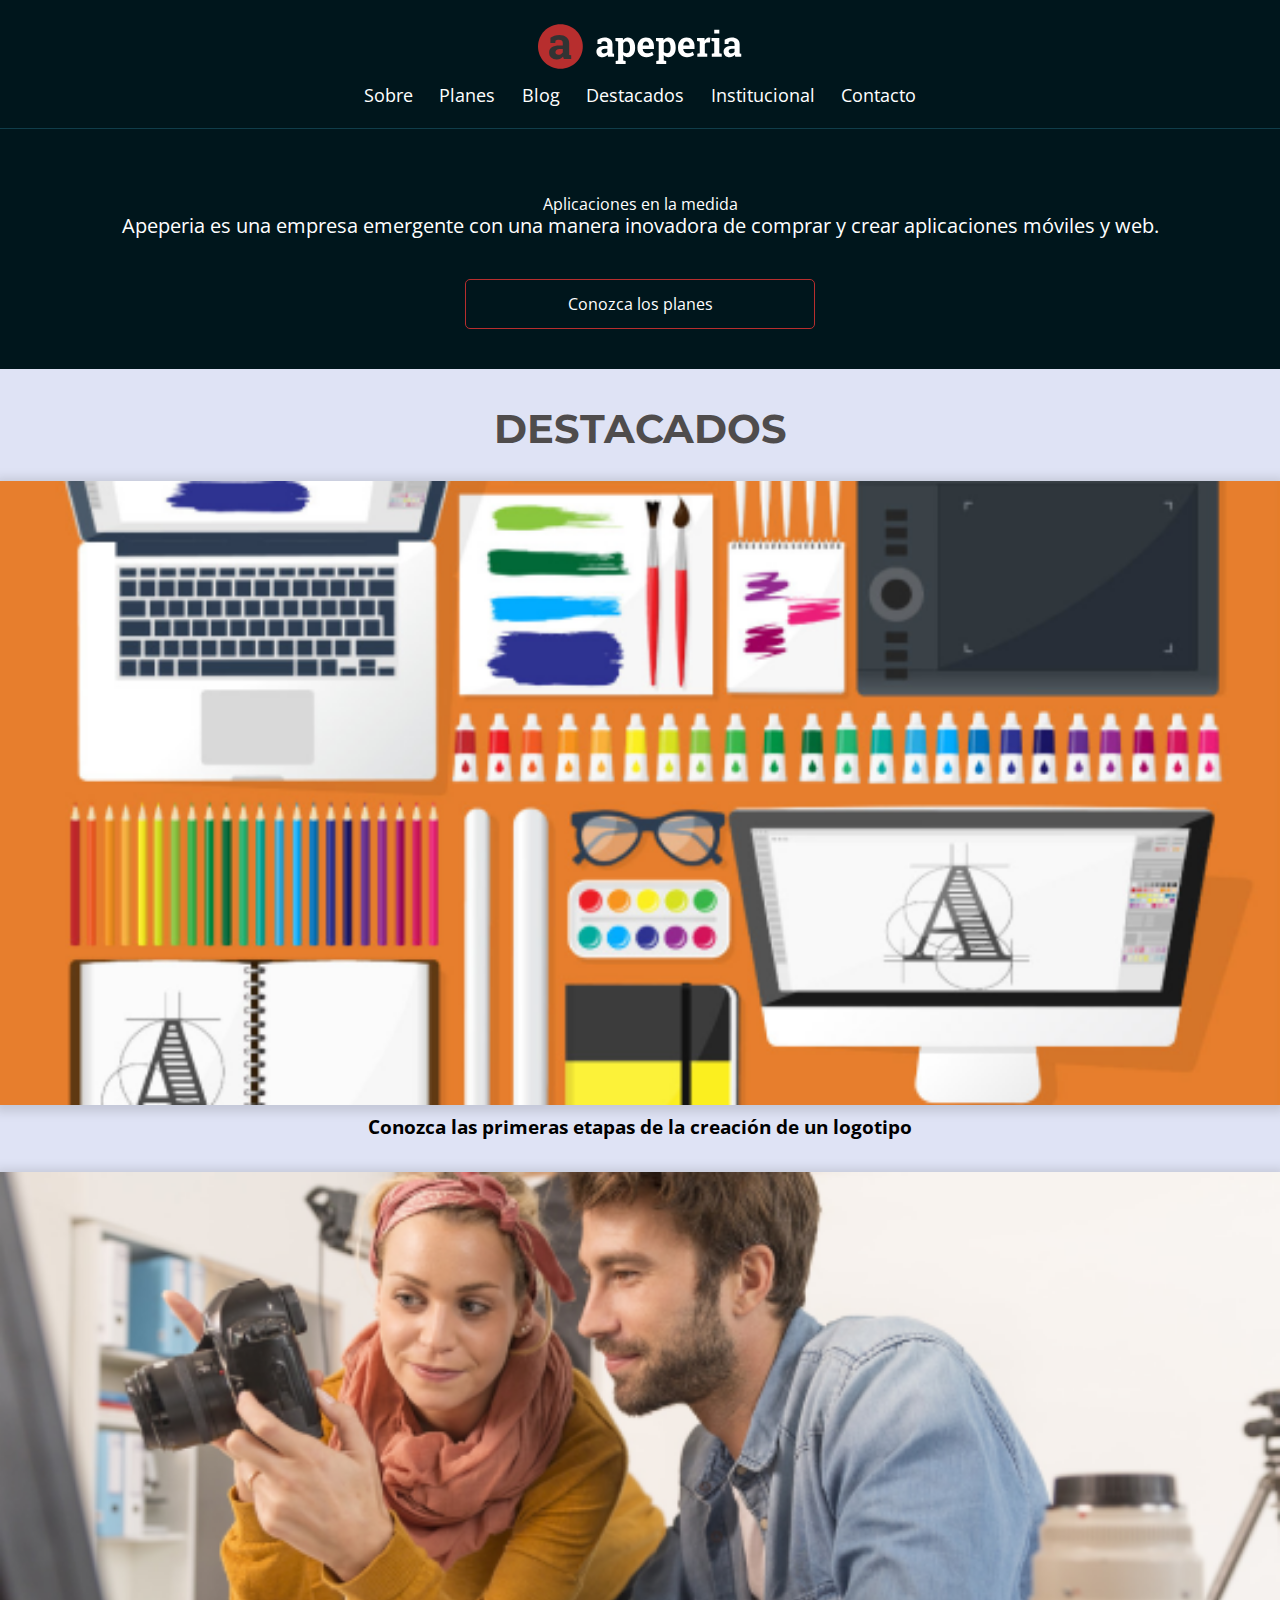
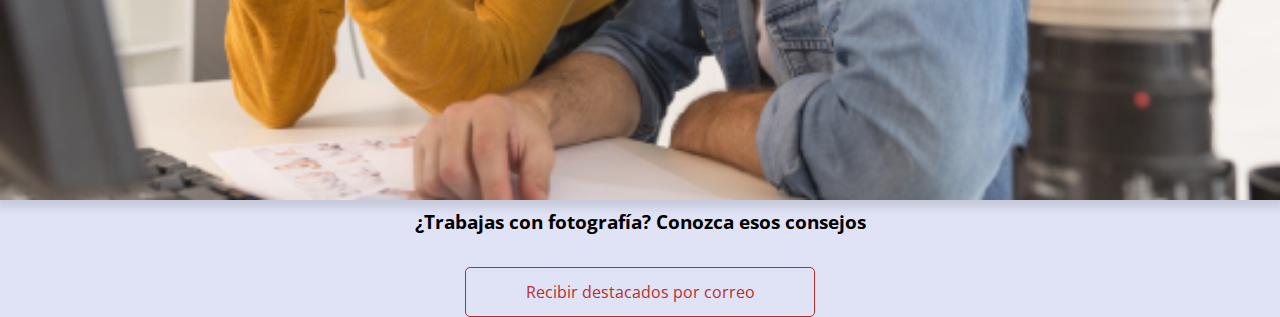
==== 1828-layouts-responsivos-0eb5f677738d89e78d46e29b624c5599b55eac5c/index.html @ 496dbda8 "Creación de la página de Apeperia" ====
<!DOCTYPE html>
<html lang="en">
<head>
    <meta charset="UTF-8">
    <meta http-equiv="X-UA-Compatible" content="IE=edge">
    <meta name="viewport" content="width=device-width, initial-scale=1.0">
    <title>Apeperia</title>
    <link href="https://fonts.googleapis.com/css2?family=Montserrat:wght@300;400;700&family=Open+Sans:wght@300;400;700&display=swap" rel="stylesheet">
    <link rel="stylesheet" href="css/reset.css">
    <link rel="stylesheet" href="css/head.css">
    <link rel="stylesheet" href="css/llamada.css">
    <link rel="stylesheet" href="css/bases.css">
    <link rel="stylesheet" href="css/destacados.css">
</head>
<body>
    <header class="head container">
        <img class="head__logo" src="img/logo-apeperia.svg" alt="Logo de Apeperia">
        <nav class="head__navegacion">
            <ul>
                <li class="head__enlace"><a href="#">Sobre</a></li>
                <li class="head__enlace"><a href="#">Planes</a></li>
                <li class="head__enlace"><a href="#">Blog</a></li>
                <li class="head__enlace"><a href="#">Destacados</a></li>
                <li class="head__enlace"><a href="#">Institucional</a></li>
                <li class="head__enlace"><a href="#">Contacto</a></li>
            </ul>
        </nav>
    </header>
    <main>
        <section class="llamada container">
            <h1 class="lamada__titulo">Aplicaciones en la medida</h1>
            <p class="llamada__texto">Apeperia es una empresa emergente con una manera inovadora de comprar y crear aplicaciones móviles y web.</p>
            <a class="llamada__boton boton" href="#">Conozca los planes</a>
        </section>
        <section class="destacados container">
            <h2 class="destacados__titulo">Destacados</h2>
            <a href="#">
                <figure class="destacados__panel">
                    <img src="img/empezando-a-crear-logo.png" alt="Panel de la publicación sobre la creación del logotipo" class="destacados__panel-imagen">
                    <figC class="destacados__panel-texto">Conozca las primeras etapas de la creación de un logotipo</figC>
                </figure>
            </a>
            <a href="#">
                <figure class="destacados__panel">
                    <img src="img/sugestiones-fotografias.png" alt="Panel de la publicación sobre consejos de fotografía" class="destacados__panel-imagen">
                    <figC class="destacados__panel-texto">¿Trabajas con fotografía? Conozca esos consejos</figC>
                </figure>
            </a><a href="" class="destacados__boton boton">Recibir destacados por correo</a>
        </section>
    </main>
</body>
</html>
---- 1828-layouts-responsivos-0eb5f677738d89e78d46e29b624c5599b55eac5c/css/head.css ----
.head {
    color: var(--background-blanco);
    width: 100%;
    box-sizing: border-box;
    display: flex;
    flex-direction: column;
    align-items: center;
    padding-top: .75rem;
    padding-bottom: .75rem;
    border-bottom: 1px solid var(--border-cabecera-mobile);
    position: absolute;
}

.head__logo {
    margin-bottom: 1rem;
}

.head__navegacion {
    text-align: center;
}

.head__enlace {
    font-size: 1.1rem;

    display: inline-block;

    margin-right: .7rem;
    margin-bottom: .7rem;
    margin-left: .7rem;
}
---- 1828-layouts-responsivos-0eb5f677738d89e78d46e29b624c5599b55eac5c/css/llamada.css ----
.llamada  {
    display: flex;
    flex-direction: column;
    align-items: center;
    color: var(--background-blanco);
    text-align: center;
    background-color:var(--background-llamada-mobile);
    padding-top: 12.25rem;
    padding-bottom: 2.5rem;
}

.llamada__titulo {
    font-family: var(--montserrat);
    font-size: 2rem;
    font-weight: 700;
    text-transform: uppercase;
    margin-bottom: 1.5rem;
}

.llamada__texto {
    font-size: 1.25rem;
    line-height: normal;
    margin: 0 auto 2.5rem;
}

.llamada__boton {
    width: 100%;
}
---- 1828-layouts-responsivos-0eb5f677738d89e78d46e29b624c5599b55eac5c/css/bases.css ----
:root{
/*Colores de fondo*/
--background-llamada-mobile: #00161C;
--background-blanco: #FFFFFF;
--background-azul-claro: #DFE3F5;
--background-ceniza-claro: #F7F4F4;
--background-ceniza-medio: #D9D9D9;

/*Bordes*/
--border-cabecera-mobile: #103D4A;

/*Botón*/
--boton-rojo: #B72E2E;

/*Fuente*/
--fuente-ceniza-claro: #666666;
--fuente-ceniza-oscuro: #4F4C4C;

/*Planes*/
--planes-card-start: #035A76;
--planes-card-ultra: #690F8E;
--planes-card-mega: #B00024;

/*Enlace*/
--fuente-enlace: #0006FF;

/*Footer*/
--background-footer: #333333;

/*Fuente de texto*/
--montserrat:'Montserrat', sans-serif;
--open-sans:'Open Sans', sans-serif;
}

body{
    font-family:var(--open-sans);
}

.container{
    padding-left: 6%;
    padding-right: 6%;
}

.boton{
    text-align: center;
    display: block;
    width: 100%;
    max-width: 350px;
    box-sizing: border-box;
    padding: 1rem 2rem;
    border: 1px solid var(--boton-rojo);
    border-radius: 5px;
}
---- 1828-layouts-responsivos-0eb5f677738d89e78d46e29b624c5599b55eac5c/css/destacados.css ----
.destacados{
    background-color: var(--background-azul-claro);
    padding-top: 2.5rem;
    padding-bottom: 2 rem;
}

.destacados__titulo{
    color: var(--fuente-ceniza-oscuro);
    font-weight: 700;
    font-size: 2.5rem;
    font-family: var(--montserrat);
    text-transform: uppercase;
    text-align: center;
    margin-bottom: 2rem;
}

.destacados__panel{
    display: flex;
    flex-direction: column;
    align-items: center;
    margin-bottom: 2rem;
}

.destacados__panel-imagen{
    width: 100vw;
    box-shadow: 0 2px 10px 5px #00000020;
    margin-bottom: .5rem;
}

.destacados__panel-texto{
    font-weight: 700;
    font-size: 1.2rem;
    line-height: normal;
}

.destacados__boton{
    color: var(--boton-rojo);
    border-color: var(--boton-rojo);
    margin: 0 auto;
}
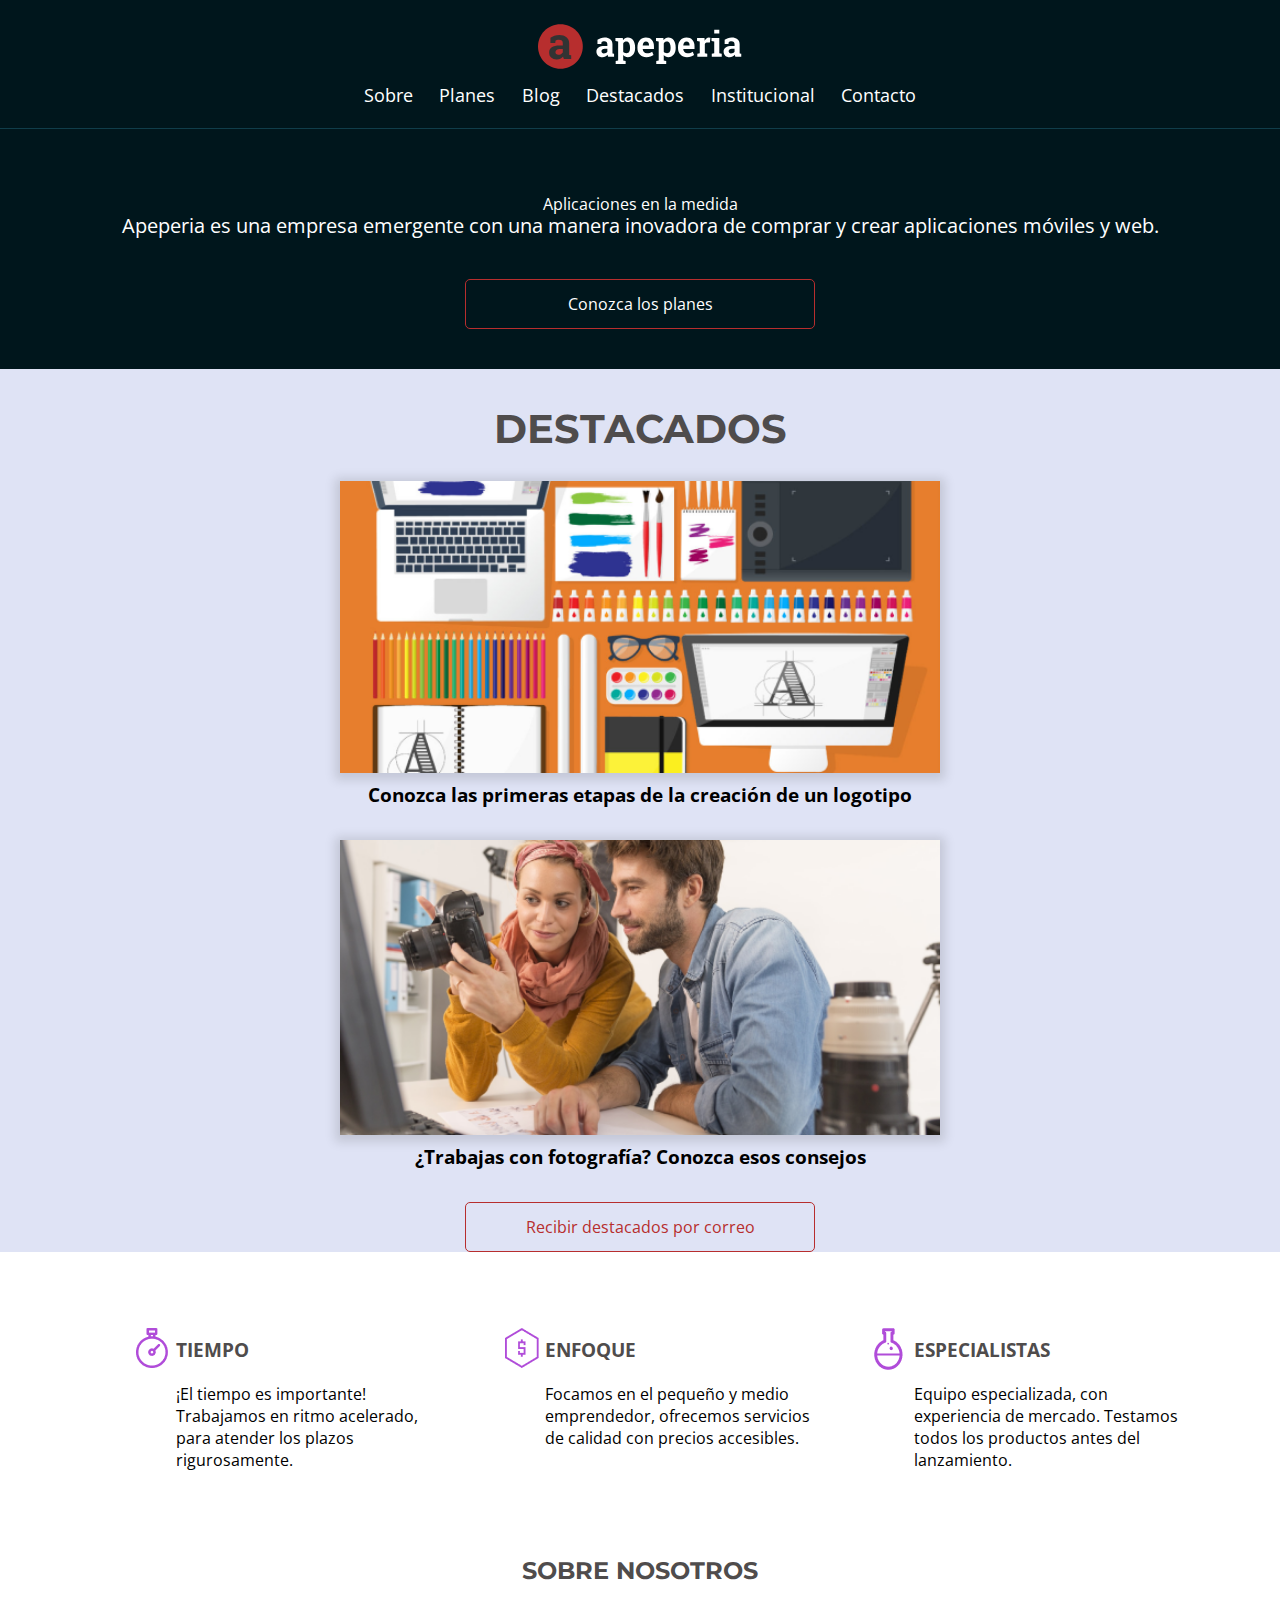
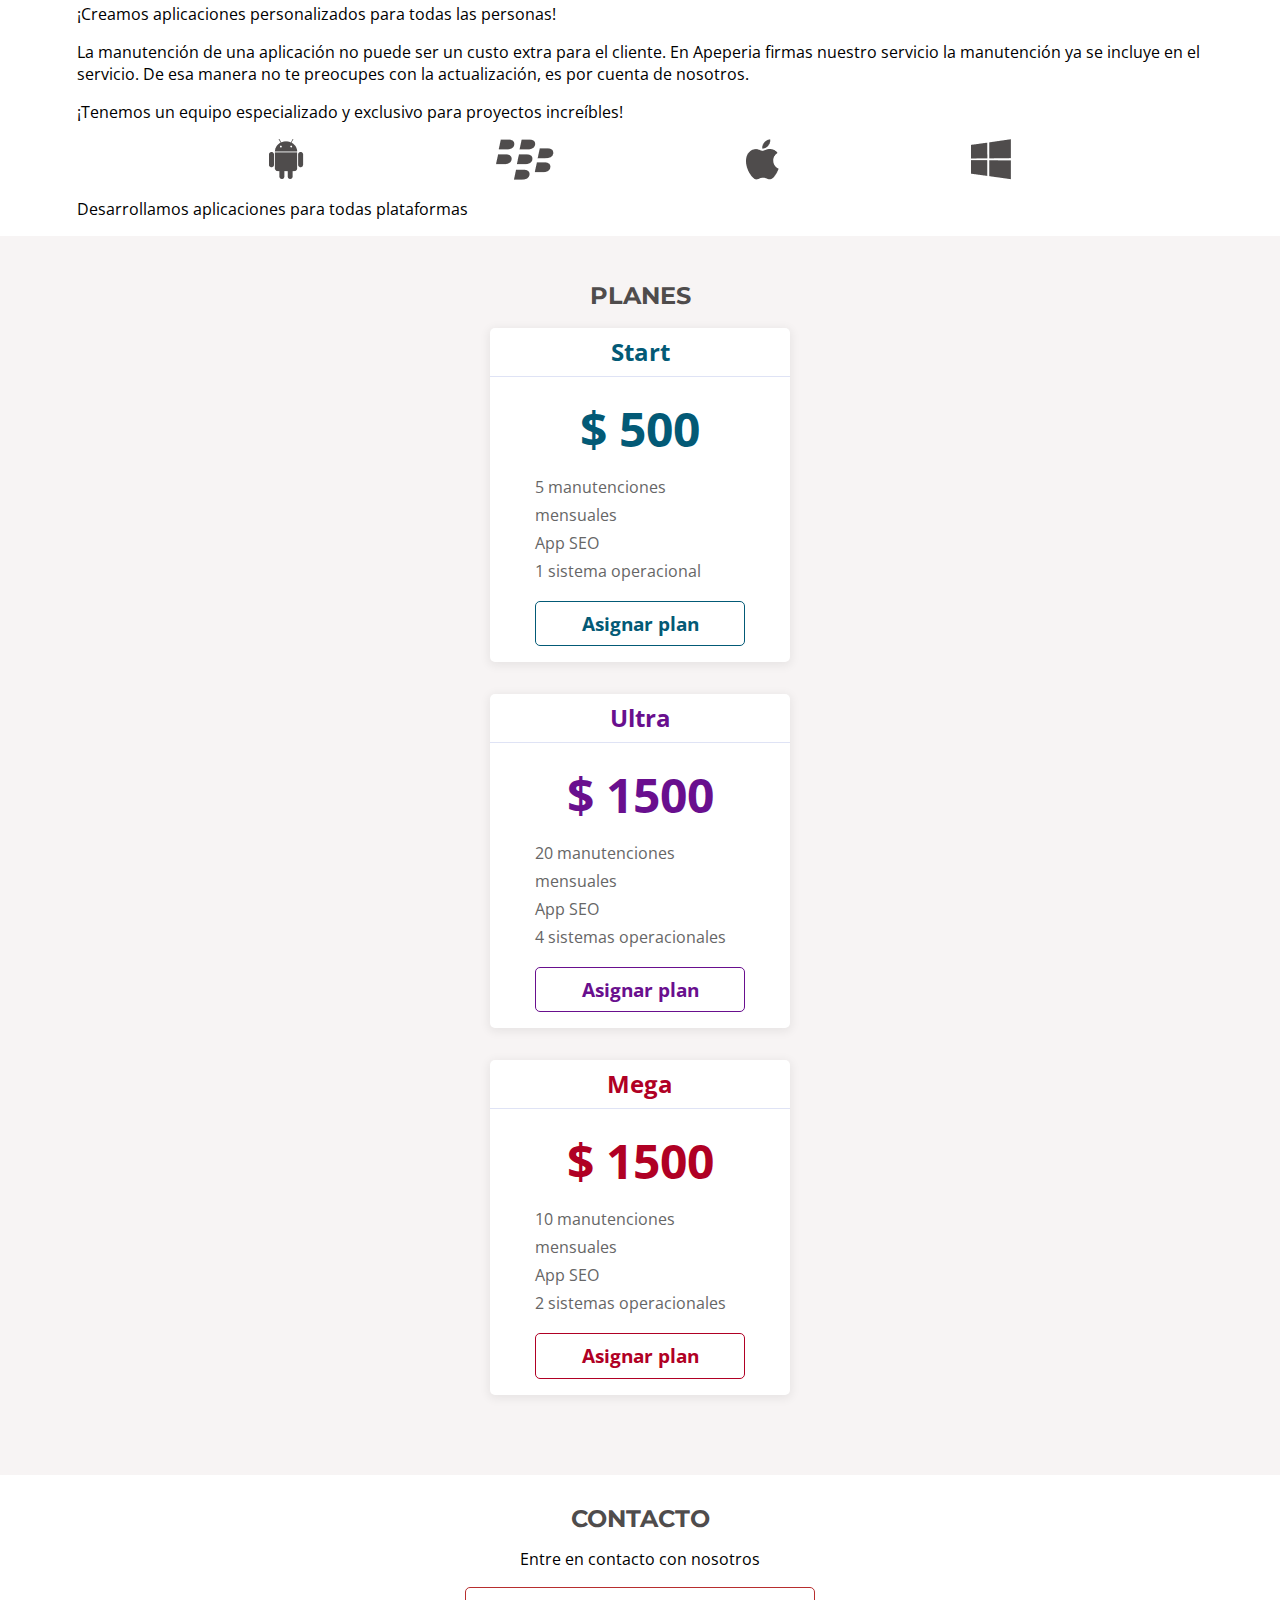
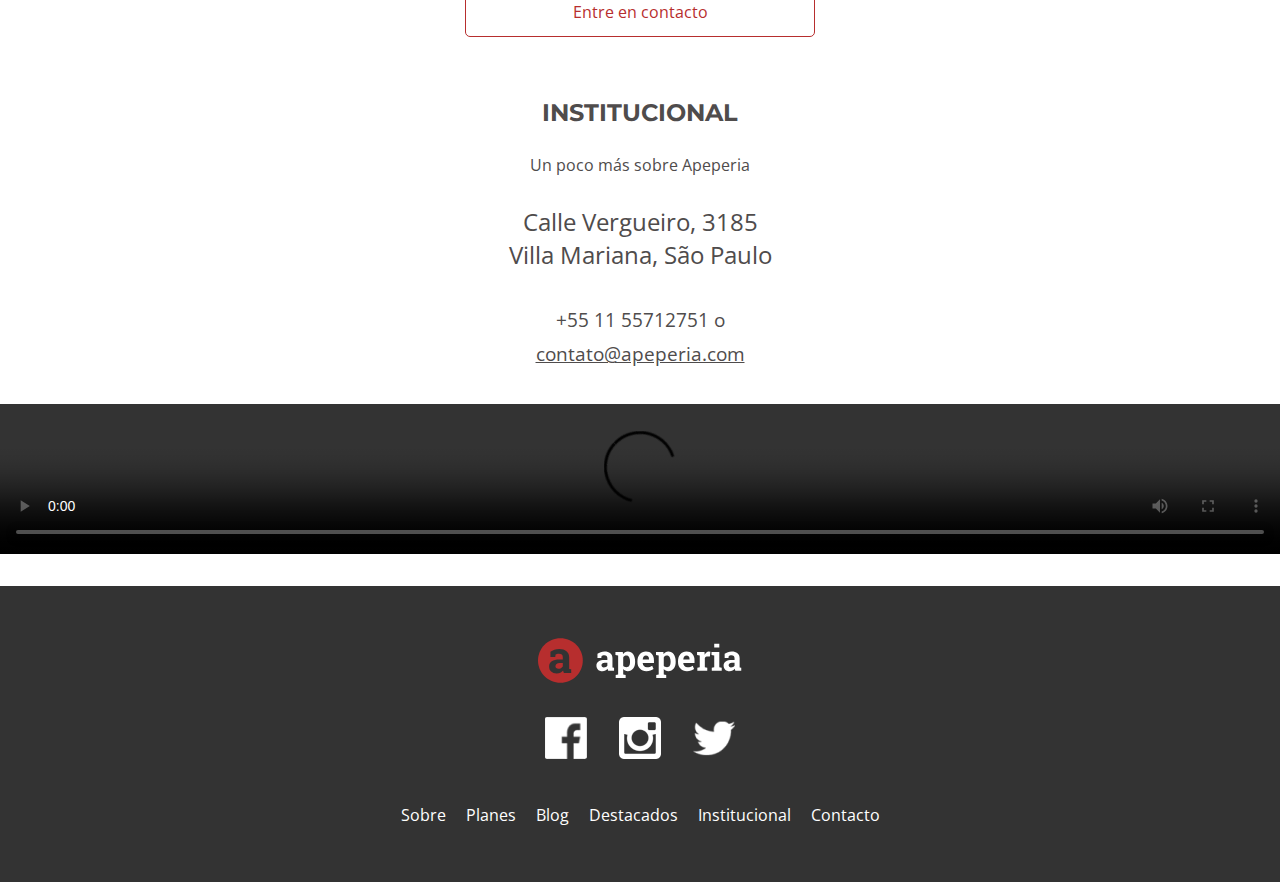
==== commit 6a24b607: "Maquetado de la pagina Apeperia con responsive" ====
--- a/1828-layouts-responsivos-0eb5f677738d89e78d46e29b624c5599b55eac5c/index.html
+++ b/1828-layouts-responsivos-0eb5f677738d89e78d46e29b624c5599b55eac5c/index.html
@@ -11,6 +11,12 @@
     <link rel="stylesheet" href="css/llamada.css">
     <link rel="stylesheet" href="css/bases.css">
     <link rel="stylesheet" href="css/destacados.css">
+    <link rel="stylesheet" href="css/diferenciales.css">
+    <link rel="stylesheet" href="css/sobre-nosotros.css">
+    <link rel="stylesheet" href="css/planes.css">
+    <link rel="stylesheet" href="css/contacto.css">
+    <link rel="stylesheet" href="css/institucional.css">
+    <link rel="stylesheet" href="css/footer.css">
 </head>
 <body>
     <header class="head container">
@@ -47,6 +53,124 @@
                 </figure>
             </a><a href="" class="destacados__boton boton">Recibir destacados por correo</a>
         </section>
+
+        <section class="diferenciales container">
+            <ul class="diferenciales__lista">
+                <li class="diferenciales__item diferenciales__item-reloj">
+                    <h2 class="item__titulo">Tiempo</h2>
+                    <p class="item__texto">¡El tiempo es importante! Trabajamos en ritmo acelerado, para atender los plazos rigurosamente.</p>
+                </li>
+                <li class="diferenciales__item diferenciales__item-dinero">
+                    <h2 class="item__titulo">Enfoque</h2>
+                    <p class="item__texto">Focamos en el pequeño y medio emprendedor, ofrecemos servicios de calidad con precios accesibles.</p>
+                </li>
+                <li class="diferenciales__item diferenciales__item-quimica">
+                    <h2 class="item__titulo">Especialistas</h2>
+                    <p class="item__texto">Equipo especializada, con experiencia de mercado. Testamos todos los productos antes del lanzamiento.</p>
+                </li>
+            </ul>
+        </section>
+
+        <section class="sobre_nosotros container">
+            <div class="sobre_nosotros__contenido">
+                <h2 class="sobre_nosotros__titulo">Sobre nosotros</h2>
+                <p class="sobre_nosotros__texto">
+                    ¡Creamos aplicaciones personalizados para todas las personas!
+                </p>
+                <p class="sobre_nosotros__texto">
+                    La manutención de una aplicación no puede ser un custo extra para el cliente. 
+                    En Apeperia firmas nuestro servicio la manutención ya se incluye en el servicio. 
+                    De esa manera no te preocupes con la actualización, es por cuenta de nosotros.
+                </p>
+                <p class="sobre_nosotros__texto sobre-nosotros__texto--destacado sobre-nosotros__texto--division">
+                    ¡Tenemos un equipo especializado y exclusivo para proyectos increíbles!
+                </p>
+                <ul class="sobre_nosotros__plataformas">
+                    <li><img src="img/android.png" alt="Ícono del Android"></li>
+                    <li><img src="img/blackberry.png" alt="Ícono del Blackberry"></li>
+                    <li><img src="img/apple.png" alt="Ícono de la Apple"></li>
+                    <li><img src="img/windowsphone.png" alt="Ícono del Windows"></li>
+                </ul>
+                <p class="sobre_nosotros__texto">Desarrollamos aplicaciones para todas plataformas</p>
+            </div>
+        </section>
+
+        <section class="planes container">
+            <h2 class="planes__titulo">Planes</h2>
+            <ul class="planes__tarjetas">
+                <li class="tarjetas tarjetas--start">
+                    <h3 class="tarjetas__titulo">Start</h3>
+                    <articule class="tarjetas__contenido">
+                        <p class="tarjetas__precio"><em>$ 500</em></p>
+                        <p class="tarjetas__texto">5 manutenciones mensuales</p>
+                        <p class="tarjetas__texto">App SEO</p>
+                        <p class="tarjetas__texto">1 sistema operacional</p>
+                        <a href="#" class="tarjetas__boton tarjetas__boton--start boton">Asignar plan</a>
+                    </articule>
+                </li>
+                <li class="tarjetas tarjetas--ultra">
+                    <h3 class="tarjetas__titulo">Ultra</h3>
+                    <articule class="tarjetas__contenido">
+                        <p class="tarjetas__precio"><em>$ 1500</em></p>
+                        <p class="tarjetas__texto">20 manutenciones mensuales</p>
+                        <p class="tarjetas__texto">App SEO</p>
+                        <p class="tarjetas__texto">4 sistemas operacionales</p>
+                        <a href="#" class="tarjetas__boton tarjetas__boton--ultra boton">Asignar plan</a>
+                    </articule>
+                </li>
+                <li class="tarjetas tarjetas--mega">
+                    <h3 class="tarjetas__titulo">Mega</h3>
+                    <articule class="tarjetas__contenido">
+                        <p class="tarjetas__precio"><em>$ 1500</em></p>
+                        <p class="tarjetas__texto">10 manutenciones mensuales</p>
+                        <p class="tarjetas__texto">App SEO</p>
+                        <p class="tarjetas__texto">2 sistemas operacionales</p>
+                        <a href="#" class="tarjetas__boton tarjetas__boton--mega boton">Asignar plan</a>
+                    </articule>
+                </li>
+            </ul>
+        </section>
+
+        <section class="contacto container">
+            <h2 class="contacto__titulo">Contacto</h2>
+            <p>Entre en contacto con nosotros</p>
+            <a href="#" class="contacto__boton boton">Entre en contacto</a>
+        </section>
+
+        <section class="section institucional container">
+            <h2 class="institucional__titulo">Institucional</h2>
+            <p class="institucional__descripcion">Un poco más sobre Apeperia</p>
+            <address class="institucional__direccion">
+                Calle Vergueiro, 3185 <br>
+                Villa Mariana, São Paulo
+                <article class="institucional__contacto">
+                    <p>
+                        <a href="tel:+551155712751" class="institucional__contacto-telefono">+55 11 55712751</a> o
+                        <a href="mailto:contato@apeperia.com" class="institucional__contacto-email">contato@apeperia.com</a>
+                    </p>
+                </article>
+            </address>
+            <video src="img/formacion-java.mp4" class="institucional__video" controls></video>   <!-- controls agrega pausa,etc -->
+        </section>
+    
+        <footer class="footer container">
+            <img src="img/logo-apeperia.svg" alt="" class="footer__logo">
+            <ul class="footer__social">
+                <li><a href="#" class="footer__midia"><img src="img/facebook.png" alt="Icono de Facebook"> </a></li>
+                <li><a href="#" class="footer__midia"><img src="img/instagram.png" alt="Icono de Instagram"></a></li>
+                <li><a href="#" class="footer__midia"><img src="img/twitter.png" alt="Icono de Twitter"></a></li>
+            </ul>
+            <nav>
+                <ul class="footer__navegacion">
+                    <li class="footer__enlace"><a href="#">Sobre</a></li> 
+                    <li class="footer__enlace"><a href="#">Planes</a></li>
+                    <li class="footer__enlace"><a href="#">Blog</a></li>
+                    <li class="footer__enlace"><a href="#">Destacados</a></li>
+                    <li class="footer__enlace"><a href="#">Institucional</a></li>
+                    <li class="footer__enlace"><a href="#">Contacto</a></li>
+                </ul>
+            </nav>
+        </footer>
     </main>
 </body>
 </html>
--- a/1828-layouts-responsivos-0eb5f677738d89e78d46e29b624c5599b55eac5c/css/destacados.css
+++ b/1828-layouts-responsivos-0eb5f677738d89e78d46e29b624c5599b55eac5c/css/destacados.css
@@ -22,7 +22,8 @@
 }
 
 .destacados__panel-imagen{
-    width: 100vw;
+    width: 100vw; /* en caso de poner medidas absolutas la imagen estará más chica y pixwlada*/
+    max-width: 600px;/*con este no queda la imagen pixelada en tamaño grandes*/
     box-shadow: 0 2px 10px 5px #00000020;
     margin-bottom: .5rem;
 }
--- a/1828-layouts-responsivos-0eb5f677738d89e78d46e29b624c5599b55eac5c/css/diferenciales.css
+++ b/1828-layouts-responsivos-0eb5f677738d89e78d46e29b624c5599b55eac5c/css/diferenciales.css
@@ -0,0 +1,43 @@
+.diferenciales {
+    padding-top: 3.5rem;
+    padding-bottom: 3.5rem;
+}
+
+.diferenciales__lista {
+    display: flex;
+    flex-wrap: wrap;
+    justify-content: space-evenly;
+}
+
+.diferenciales__item {
+    max-width: 350px;
+    box-sizing: border-box;
+    padding: 2rem 0 2rem 5rem;
+    background-repeat: no-repeat; /*para que no se repita los iconos*/
+    background-position: top 1.25rem left 2.5rem; /*posicion del icono*/
+
+}
+
+.item__titulo {
+    color: var(--fuente-ceniza-oscuro);
+    font-weight: 700;
+    font-size: 1.2rem;
+    text-transform: uppercase;
+    margin-bottom: 1.5rem;
+}
+
+.item__texto {
+    line-height: normal;
+}
+
+.diferenciales__item-reloj{
+    background-image: url(../img/icono-reloj.png);
+}
+
+.diferenciales__item-dinero{
+    background-image: url(../img/icono-dinero.png);
+}
+
+.diferenciales__item-quimica{
+    background-image: url(../img/icono-quimica.png);
+}--- a/1828-layouts-responsivos-0eb5f677738d89e78d46e29b624c5599b55eac5c/css/sobre-nosotros.css
+++ b/1828-layouts-responsivos-0eb5f677738d89e78d46e29b624c5599b55eac5c/css/sobre-nosotros.css
@@ -0,0 +1,31 @@
+.sobre-nosotros {
+    padding-top: 3rem;
+    padding-bottom: 3rem;
+}
+
+.sobre_nosotros__titulo {
+    color: var(--fuente-ceniza-oscuro);
+    font-weight: 700;
+    font-size: 1.5rem;
+    font-family: var(--montserrat);
+    text-transform: uppercase;
+    text-align: center;
+    margin-bottom: 1.25rem;
+}
+
+.sobre_nosotros__texto {
+    line-height: normal;
+    margin-bottom: 1rem;
+}
+
+.sobre_nosotros__plataformas {
+    display: flex;
+    flex-wrap: wrap;
+    justify-content: space-evenly;
+    margin-bottom: 1rem;
+}
+
+.sobre-nosotros {
+    color: var(--fuente-ceniza-oscuro);
+    font-weight: 700;
+}--- a/1828-layouts-responsivos-0eb5f677738d89e78d46e29b624c5599b55eac5c/css/planes.css
+++ b/1828-layouts-responsivos-0eb5f677738d89e78d46e29b624c5599b55eac5c/css/planes.css
@@ -0,0 +1,106 @@
+.planes {
+    background-color: var(--background-ceniza-claro);
+    
+    padding-top: 3rem;
+    padding-bottom: 3rem;
+}
+
+.planes__titulo {
+    color: var(--fuente-ceniza-oscuro);
+    font-weight: 700;
+    font-size: 1.5rem;
+    font-family: var(--montserrat);
+    text-transform: uppercase;
+    text-align: center;
+
+    margin-bottom: 1.25rem;
+}
+
+.planes__tarjetas {
+    display: flex;
+    flex-direction: column;
+    align-items: center;
+}
+
+.tarjetas {
+    display: flex;
+    flex-direction: column;
+
+    background-color: var(--background-blanco);
+
+    width: 100%;
+    max-width: 300px;
+
+    margin-bottom: 2rem;
+
+    border-radius: 5px;
+    box-shadow: 0 2px 10px 2px #00000010;
+}
+
+.tarjetas__titulo {
+    font-weight: 700;
+    font-size: 1.5rem;
+    text-align: center;
+
+    padding: .75rem 0;
+
+    margin-bottom: .5rem;
+
+    border-bottom: 1px solid var(--background-azul-claro);
+}
+
+.tarjetas__contenido {
+    padding: 0 15%;
+}
+
+.tarjetas__precio {
+    font-weight: 700;
+    font-size: 3rem;
+    text-align: center;
+
+    margin-top: 1.25rem;
+    margin-bottom: 1.25rem;
+}
+
+.tarjetas__texto {
+    color: var(--fuente-ceniza-claro);
+    line-height: 28px;
+}
+
+.tarjetas__boton {
+    font-size: 1.2rem;
+    font-weight: 700;
+
+    width: 100%;
+
+    align-self: center;
+
+    padding: .75rem 2rem;
+
+    margin-top: 1rem;
+    margin-bottom: 1rem;
+}
+
+.tarjetas--start {
+    color: var(--planes-card-start);
+}
+
+.tarjetas--ultra {
+    color: var(--planes-card-ultra);
+}
+
+.tarjetas--mega {
+    color: var(--planes-card-mega);
+}
+
+.tarjetas__boton--start {
+    border-color: var(--planes-card-start);
+}
+
+.tarjetas__boton--ultra {
+    border-color: var(--planes-card-ultra);
+}
+
+.tarjetas__boton--mega {
+    border-color: var(--planes-card-mega);
+}--- a/1828-layouts-responsivos-0eb5f677738d89e78d46e29b624c5599b55eac5c/css/contacto.css
+++ b/1828-layouts-responsivos-0eb5f677738d89e78d46e29b624c5599b55eac5c/css/contacto.css
@@ -0,0 +1,28 @@
+.contacto {
+    display: flex;
+    flex-direction: column;
+    align-items: center;
+
+    text-align: center;
+
+    padding-top: 2rem;
+    padding-bottom: 2rem;
+}
+
+.contacto__titulo {
+    color: var(--fuente-ceniza-oscuro);
+    font-weight: 700;
+    font-size: 1.5rem;
+    font-family: var(--montserrat);
+    text-transform: uppercase;
+    text-align: center;
+
+    margin-bottom: 1.25rem;
+}
+
+.contacto__boton {
+    color: var(--boton-rojo);
+    border-color: var(--boton-rojo);
+    margin-top: 1.25rem;
+
+}--- a/1828-layouts-responsivos-0eb5f677738d89e78d46e29b624c5599b55eac5c/css/institucional.css
+++ b/1828-layouts-responsivos-0eb5f677738d89e78d46e29b624c5599b55eac5c/css/institucional.css
@@ -0,0 +1,54 @@
+.institucional {
+    display: flex;
+    flex-direction: column;
+    align-items: center;
+
+    color: var(--fuente-ceniza-oscuro);
+    text-align: center;
+
+    padding-top: 2rem;
+    padding-bottom: 2rem;
+}
+
+.institucional__titulo {
+    color: var(--fuente-ceniza-oscuro);
+    font-weight: 700;
+    font-size: 1.5rem;
+    font-family: var(--montserrat);
+    text-transform: uppercase;
+    text-align: center;
+
+    margin-bottom: 2rem;
+}
+
+.institucional__descripcion {
+    margin-bottom: 2rem;
+}
+
+.institucional__direccion {
+    font-size: 1.5rem;
+    line-height: normal;
+
+    margin-bottom: 2rem;
+}
+
+.institucional__contacto {
+    font-size: 1.2rem;
+    line-height: 1.8;
+
+    margin-top: 2rem;
+}
+
+.institucional__contacto-telefono {
+    line-height: normal;
+}
+
+.institucional__contacto-email {
+    color: var(--fuente-ceniza-oscuro);
+    text-decoration: underline;
+    display: block;
+}
+
+.institucional__video {
+    width: 100vw;
+}--- a/1828-layouts-responsivos-0eb5f677738d89e78d46e29b624c5599b55eac5c/css/footer.css
+++ b/1828-layouts-responsivos-0eb5f677738d89e78d46e29b624c5599b55eac5c/css/footer.css
@@ -0,0 +1,32 @@
+.footer {
+    display: flex;
+    flex-direction: column;
+    align-items: center;
+    background-color: var(--background-footer);
+    padding-top: 2.5rem;
+    padding-bottom: 2rem;
+}
+
+.footer__social {
+    display: flex;
+}
+
+.footer__midia {
+    display: block;
+    width: 42px;
+    height: 42px;
+    margin: 2rem 1rem;
+}
+
+.footer__navegacion {
+    color: var(--background-blanco);
+    font: var(--open-sans);
+    text-align: center;
+    line-height: 3;
+}
+
+
+.footer__enlace {
+    display: inline-block;
+    margin: 0 .5rem .7rem;
+}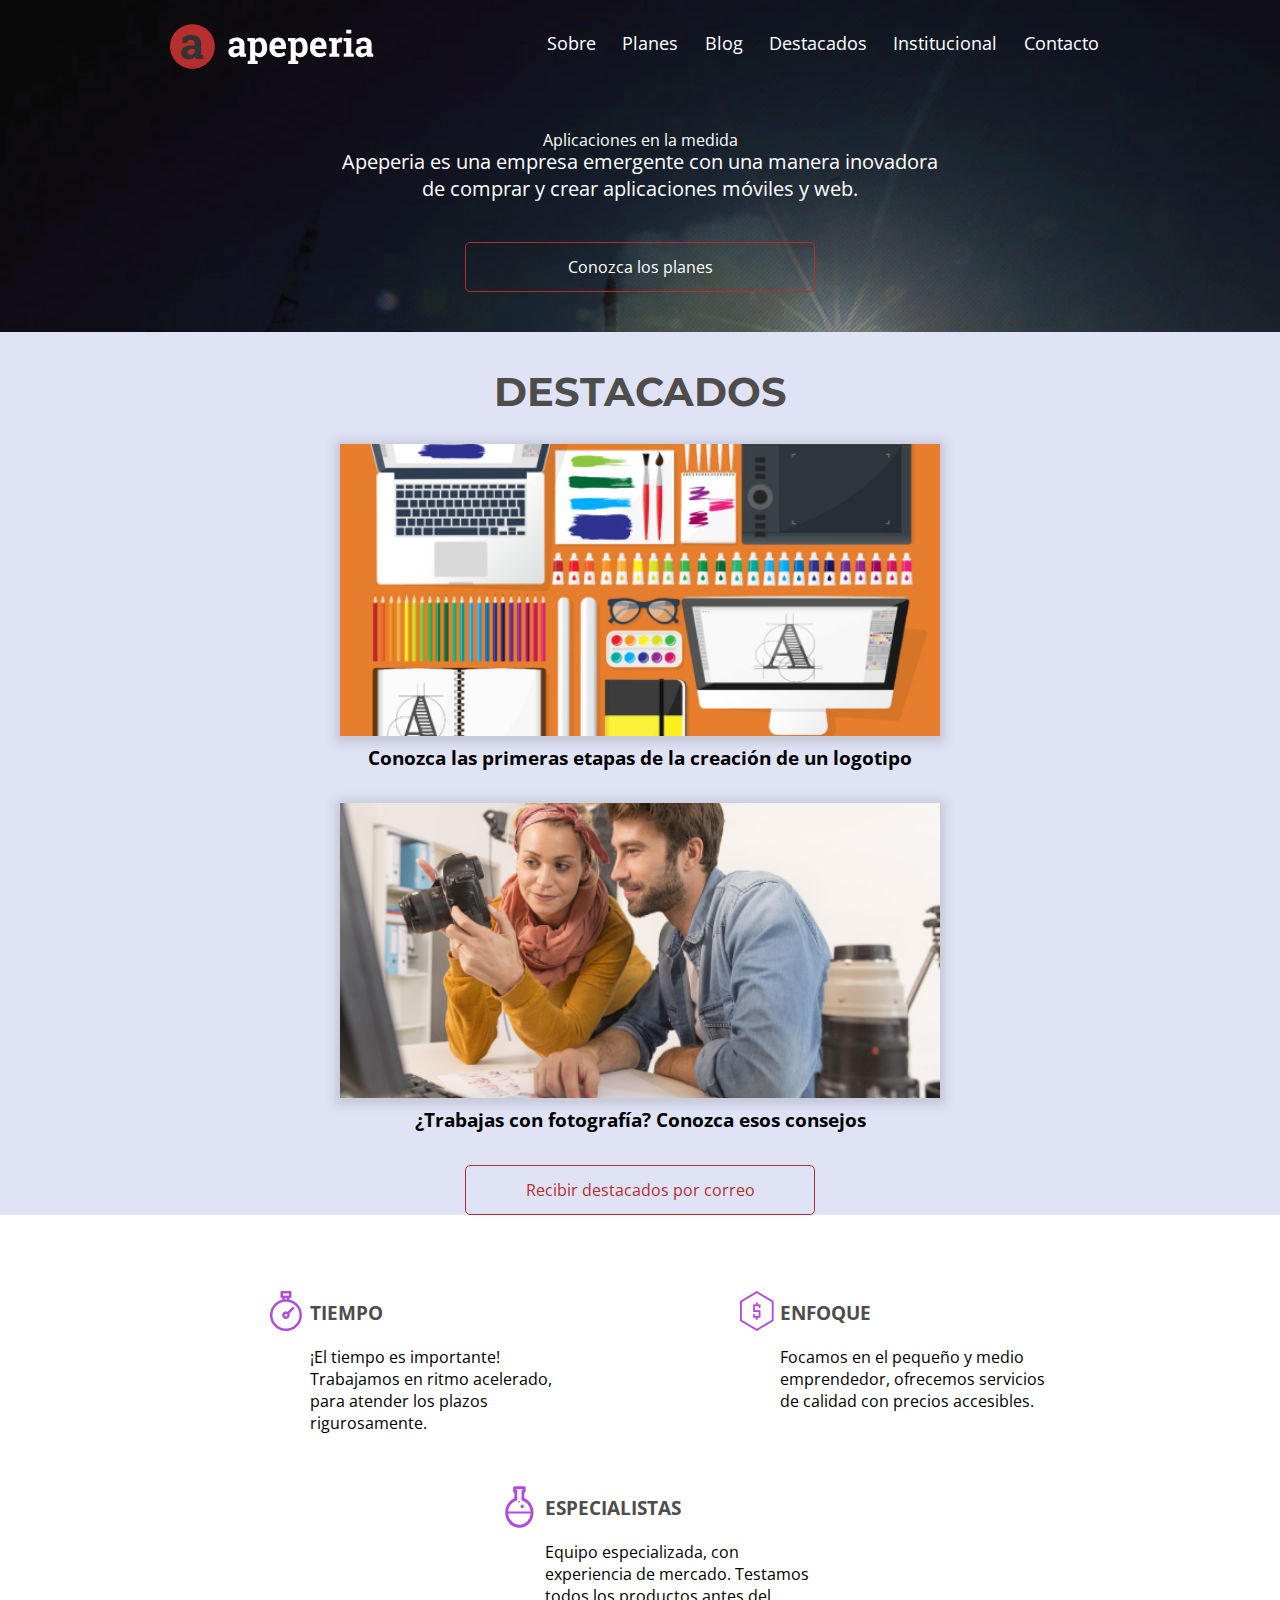
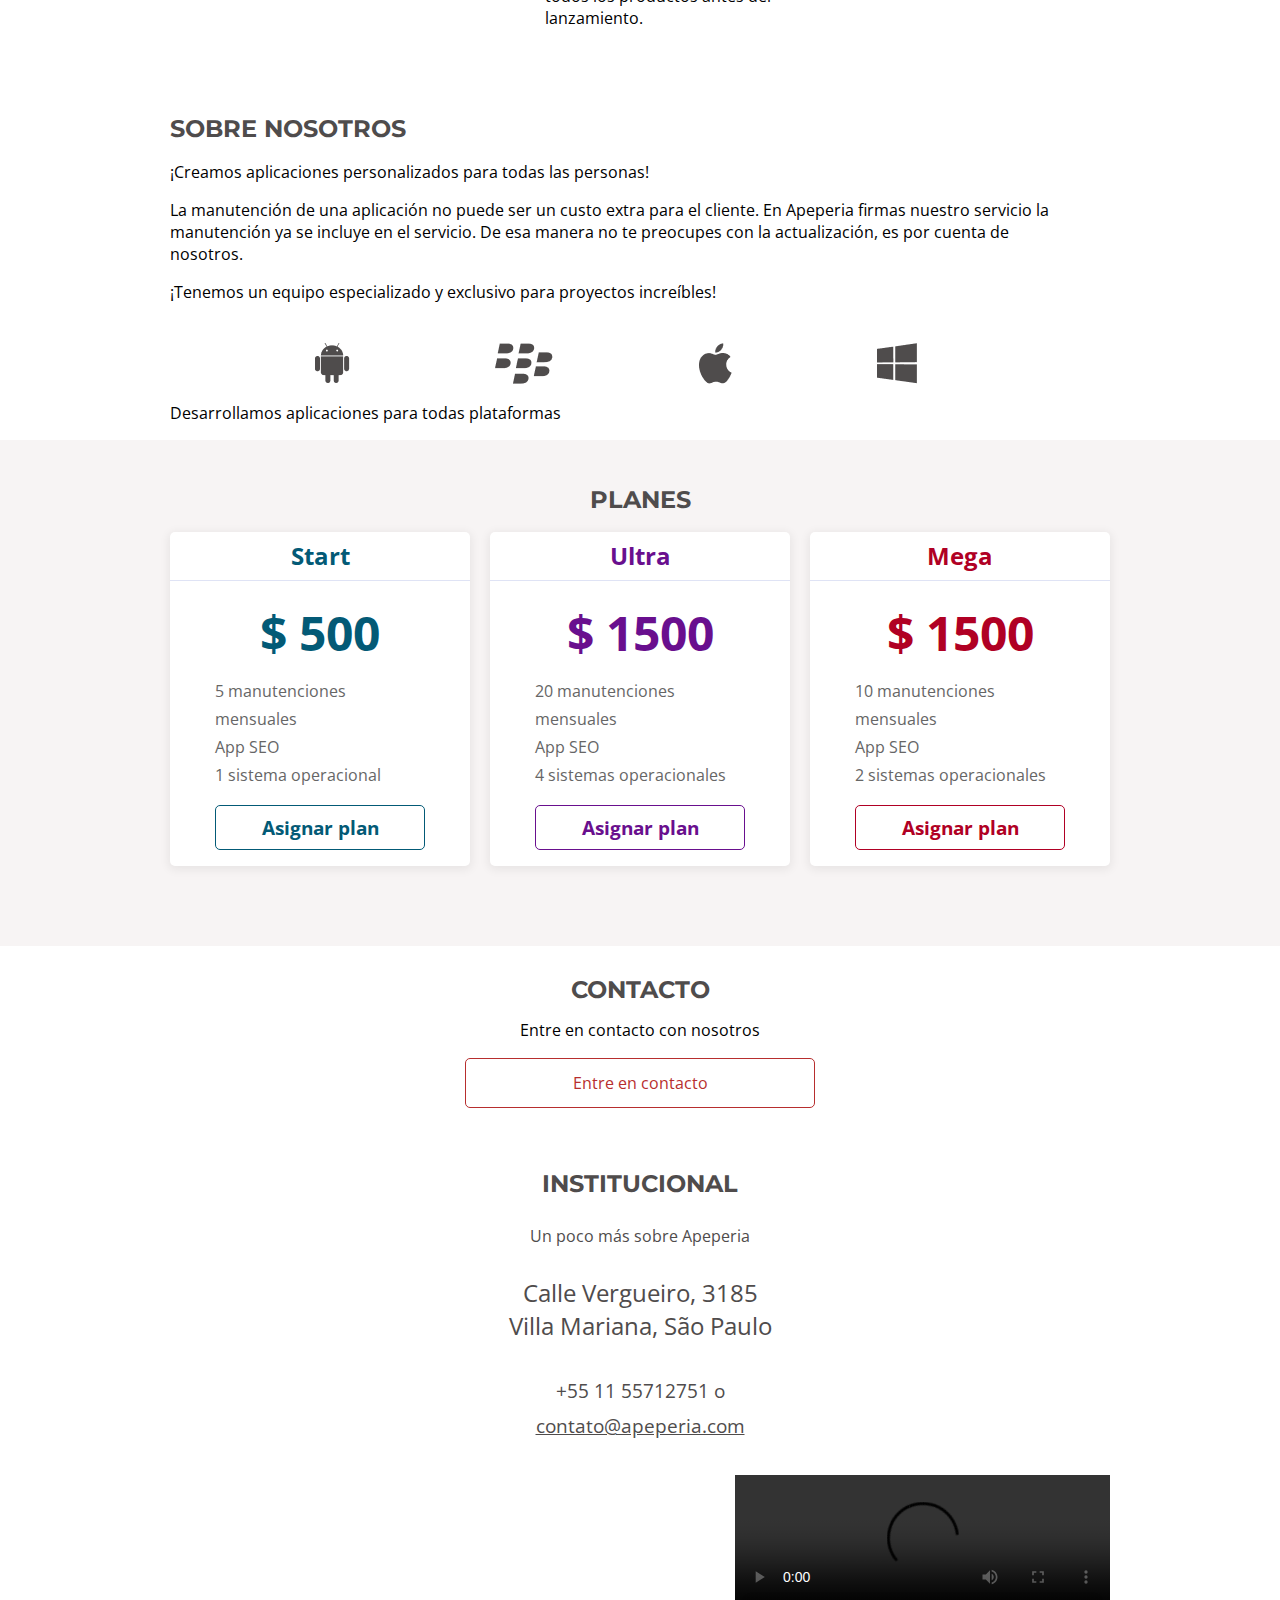
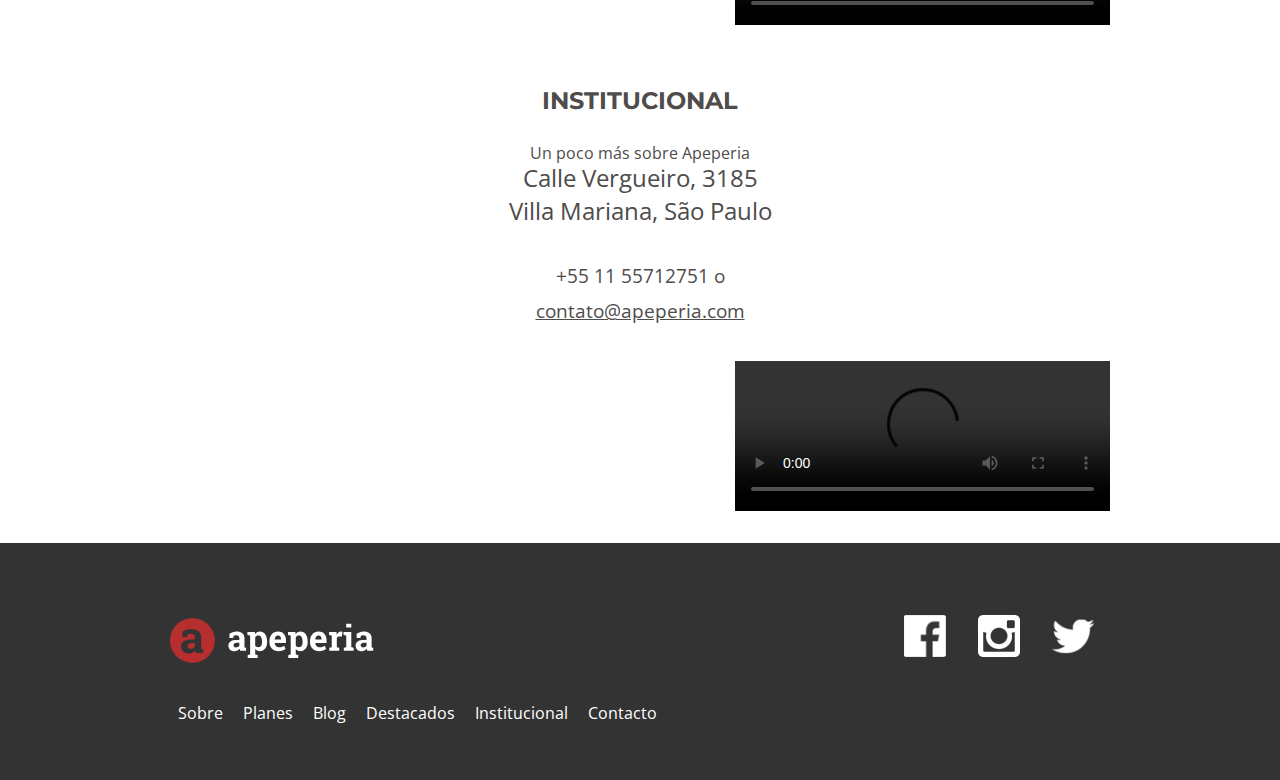
==== commit b151a752: "Estilos para tablet" ====
--- a/1828-layouts-responsivos-0eb5f677738d89e78d46e29b624c5599b55eac5c/index.html
+++ b/1828-layouts-responsivos-0eb5f677738d89e78d46e29b624c5599b55eac5c/index.html
@@ -10,6 +10,7 @@
     <link rel="stylesheet" href="css/head.css">
     <link rel="stylesheet" href="css/llamada.css">
     <link rel="stylesheet" href="css/bases.css">
+    <link rel="stylesheet" href="css/base.css">
     <link rel="stylesheet" href="css/destacados.css">
     <link rel="stylesheet" href="css/diferenciales.css">
     <link rel="stylesheet" href="css/sobre-nosotros.css">
@@ -153,6 +154,22 @@
             <video src="img/formacion-java.mp4" class="institucional__video" controls></video>   <!-- controls agrega pausa,etc -->
         </section>
     
+        <section class="institucional container">
+            <h2 class="institucional__titulo">Institucional</h2>
+                <p class="institucional__descrepcion">Un poco más sobre Apeperia</p>
+                    <address class="institucional__direccion">
+                        Calle Vergueiro, 3185</br>
+                        Villa Mariana, São Paulo
+                        <article class="institucional__contacto">
+                            <p>
+                                <a href="tel:+551155712751" class="institucional__contacto-telefono">+55 11 55712751</a> o
+                                <a href="mailto:contato@apeperia.com" class="institucional__contacto-email">contato@apeperia.com</a>
+                            </p>
+                    </article>
+                    </address>
+                    <video src="img/formacion-java.mp4" class="institucional__video" controls></video>
+        </section>
+
         <footer class="footer container">
             <img src="img/logo-apeperia.svg" alt="" class="footer__logo">
             <ul class="footer__social">
--- a/1828-layouts-responsivos-0eb5f677738d89e78d46e29b624c5599b55eac5c/css/head.css
+++ b/1828-layouts-responsivos-0eb5f677738d89e78d46e29b624c5599b55eac5c/css/head.css
@@ -28,3 +28,10 @@
     margin-bottom: .7rem;
     margin-left: .7rem;
 }
+@media screen and (min-width: 1024px) {
+    .head {
+        flex-direction: row;
+        justify-content: space-between;
+        border: none;
+    }
+}--- a/1828-layouts-responsivos-0eb5f677738d89e78d46e29b624c5599b55eac5c/css/llamada.css
+++ b/1828-layouts-responsivos-0eb5f677738d89e78d46e29b624c5599b55eac5c/css/llamada.css
@@ -26,3 +26,23 @@
 .llamada__boton {
     width: 100%;
 }
+
+@media screen and (min-width:768px){
+    .llamada__texto {
+        max-width: 600px;
+    }
+}
+
+@media screen and (min-width: 1024px) {
+    .llamada {
+        background-image: url(../img/bg-intro.jpg);
+        background-size: cover;
+
+        padding-top: 8.25rem;
+    }
+
+    .llamada__titulo {
+        font-size: 3.25rem;
+        margin-bottom: 2rem;
+    }
+}--- a/1828-layouts-responsivos-0eb5f677738d89e78d46e29b624c5599b55eac5c/css/base.css
+++ b/1828-layouts-responsivos-0eb5f677738d89e78d46e29b624c5599b55eac5c/css/base.css
@@ -0,0 +1,6 @@
+@media screen and (min-width: 1024px) {
+    .container {
+        padding-left: calc((100% - 940px)/2);
+        padding-right: calc((100% - 940px)/2);
+    }
+}--- a/1828-layouts-responsivos-0eb5f677738d89e78d46e29b624c5599b55eac5c/css/diferenciales.css
+++ b/1828-layouts-responsivos-0eb5f677738d89e78d46e29b624c5599b55eac5c/css/diferenciales.css
@@ -40,4 +40,13 @@
 
 .diferenciales__item-quimica{
     background-image: url(../img/icono-quimica.png);
+}
+
+@media screen and (min-width: 1024px) {
+    .diferenciales {
+        background-color: var(--cinza-claro);
+    }
+    .diferenciales__lista {
+        justify-content: space-around;
+    }
 }--- a/1828-layouts-responsivos-0eb5f677738d89e78d46e29b624c5599b55eac5c/css/sobre-nosotros.css
+++ b/1828-layouts-responsivos-0eb5f677738d89e78d46e29b624c5599b55eac5c/css/sobre-nosotros.css
@@ -28,4 +28,24 @@
 .sobre-nosotros {
     color: var(--fuente-ceniza-oscuro);
     font-weight: 700;
+}
+
+@media screen and (min-width: 1024px) {
+    .sobre_nosotros {
+        display: flex;
+    }
+    .sobre_nosotros__contenido {
+        margin-right: 3rem;
+    }
+    .sobre_nosotros__titulo {
+        text-align: left;
+    }
+    .sobre-nosotros__texto--division {
+        border-bottom: 1px solid var(--cinza-medio);
+
+        padding-bottom: 1.5rem;
+    }
+    .sobre-nosotros__imagen {
+        display: block;
+    }
 }--- a/1828-layouts-responsivos-0eb5f677738d89e78d46e29b624c5599b55eac5c/css/planes.css
+++ b/1828-layouts-responsivos-0eb5f677738d89e78d46e29b624c5599b55eac5c/css/planes.css
@@ -103,4 +103,21 @@
 
 .tarjetas__boton--mega {
     border-color: var(--planes-card-mega);
+}
+
+@media screen and (min-width:768px){
+    .tarjetas{
+        max-width: 400px;
+    }
+}
+
+@media screen and (min-width: 1024px) {
+    .planes__tarjetas {
+        flex-direction: row;
+        justify-content: space-between;
+        align-items: flex-end;
+    }
+    .tarjetas {
+        max-width: 300px;
+    }
 }--- a/1828-layouts-responsivos-0eb5f677738d89e78d46e29b624c5599b55eac5c/css/institucional.css
+++ b/1828-layouts-responsivos-0eb5f677738d89e78d46e29b624c5599b55eac5c/css/institucional.css
@@ -51,4 +51,32 @@
 
 .institucional__video {
     width: 100vw;
+}
+
+@media screen and (min-width:768px){
+    .institucional__contacto-email{
+        display:  inline-block;
+    }
+    .institucional__video{
+        width: 100%;
+    }
+}
+
+@media screen and (min-width: 1024px) {
+    .institucional__contenido {
+        width: 100%;
+        display: flex;
+        justify-content: space-between;
+        text-align: left;
+    }
+
+    .institucional__video {
+        align-self: flex-end;
+
+        width: 375px;
+    }
+
+    .institucional__contacto-email {
+        display: block;
+    }
 }--- a/1828-layouts-responsivos-0eb5f677738d89e78d46e29b624c5599b55eac5c/css/footer.css
+++ b/1828-layouts-responsivos-0eb5f677738d89e78d46e29b624c5599b55eac5c/css/footer.css
@@ -29,4 +29,16 @@
 .footer__enlace {
     display: inline-block;
     margin: 0 .5rem .7rem;
+}
+
+@media screen and (min-width: 1024px) {
+    .footer {
+        flex-direction: row;
+        flex-wrap: wrap;
+        justify-content: space-between;
+    }
+    .footer__navegacion {
+        text-align: left;
+        min-width: 600px;
+    }
 }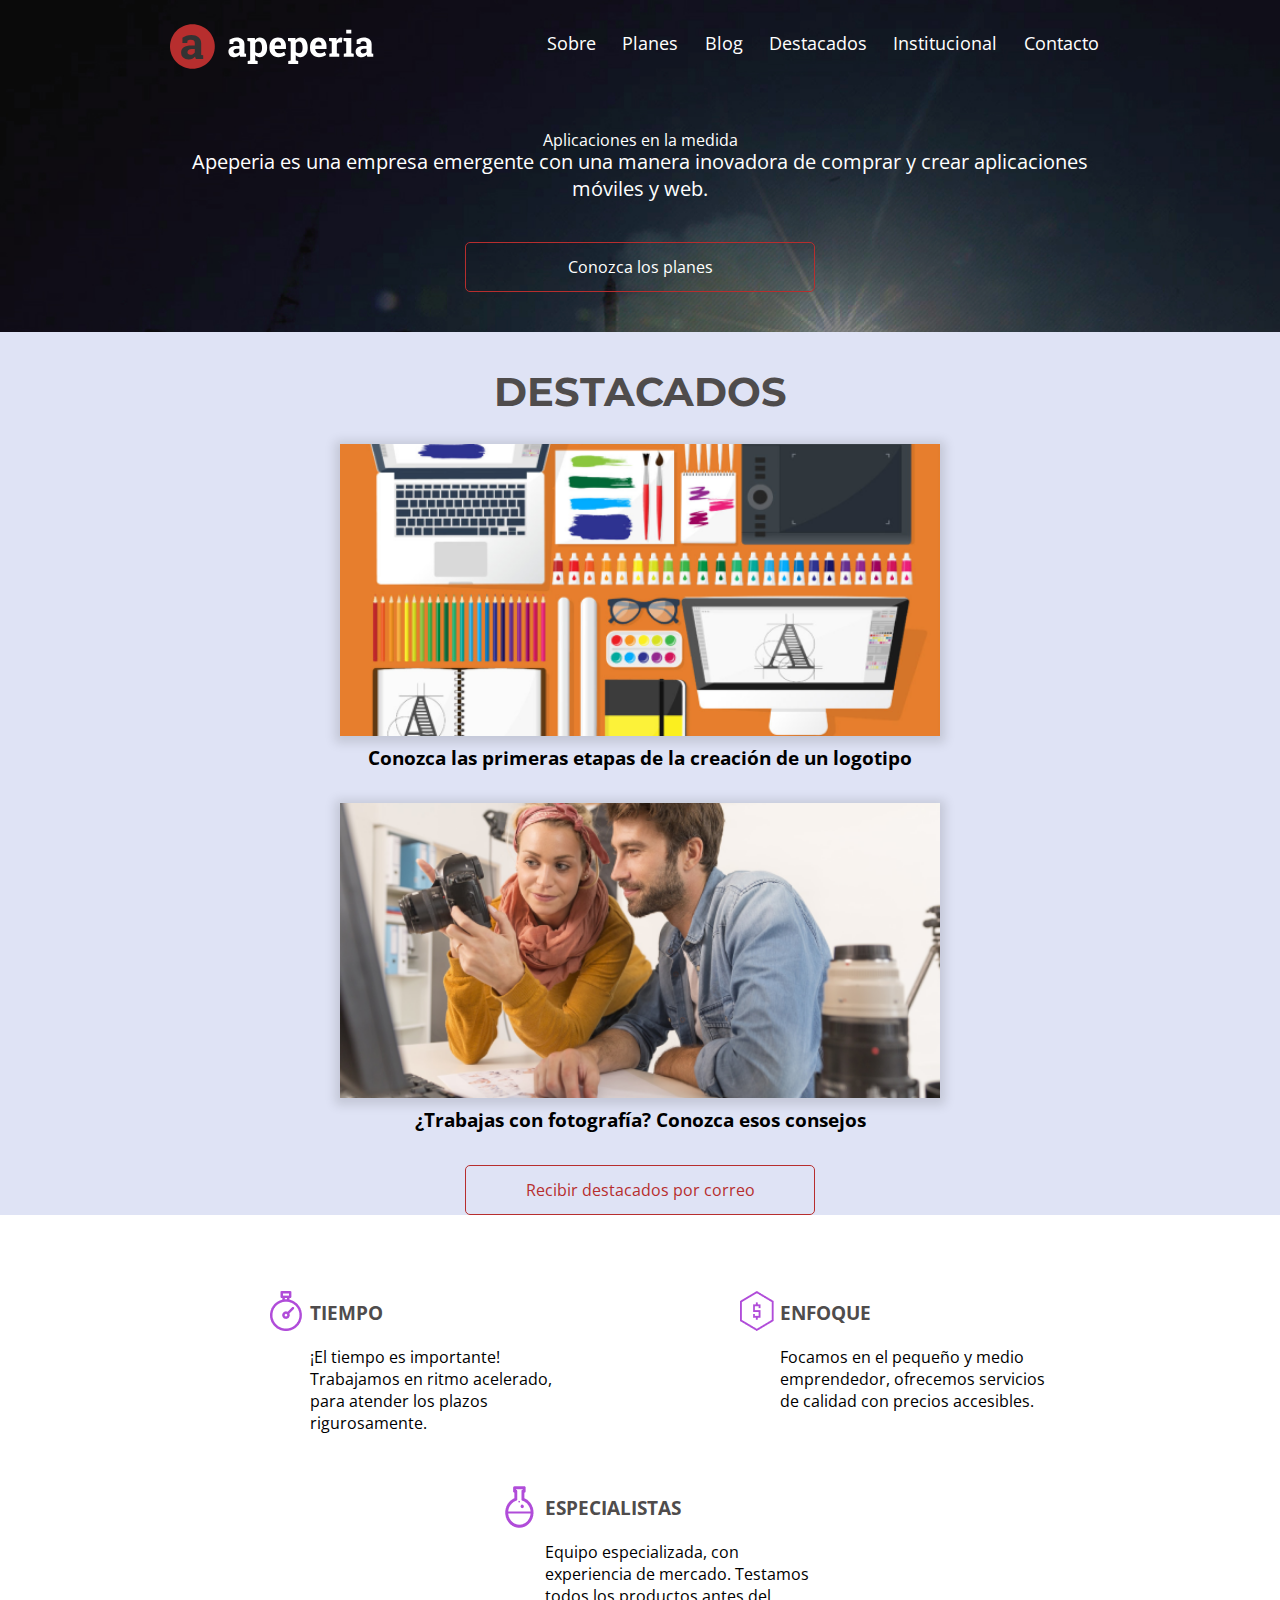
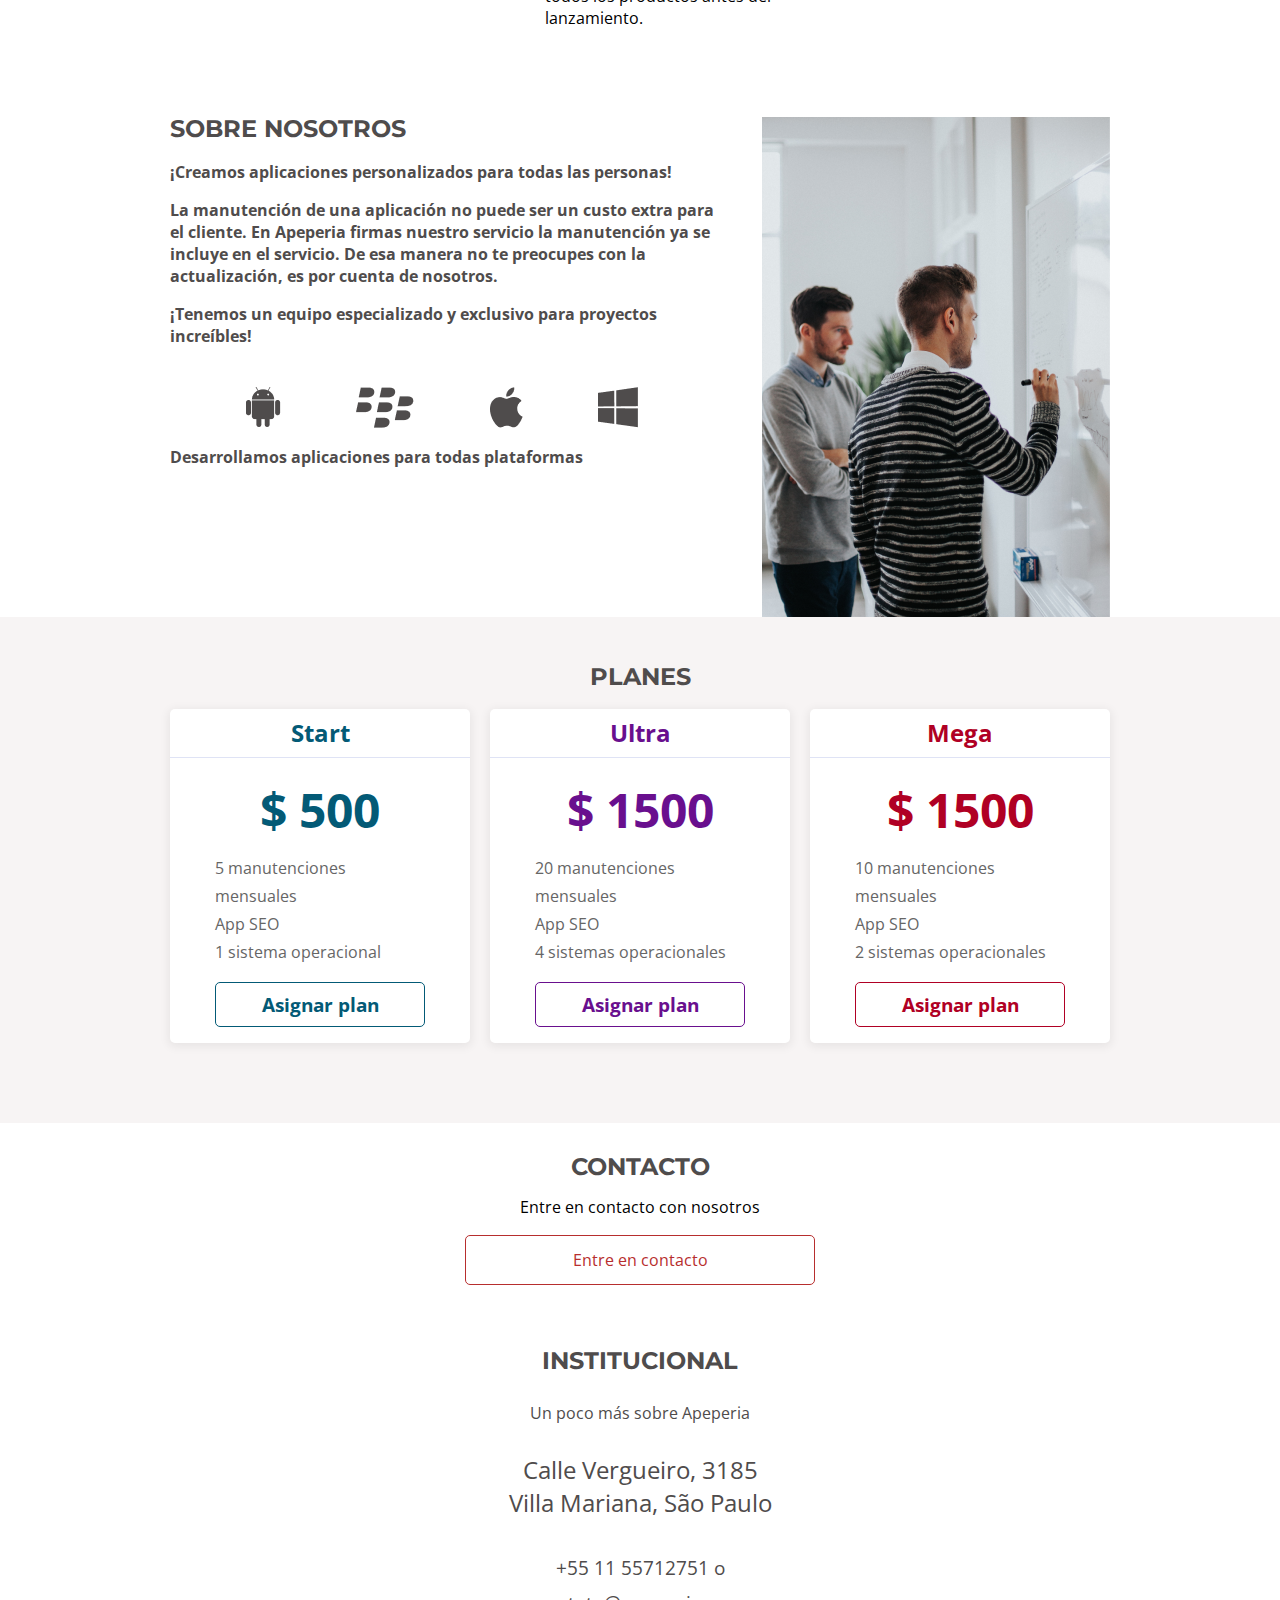
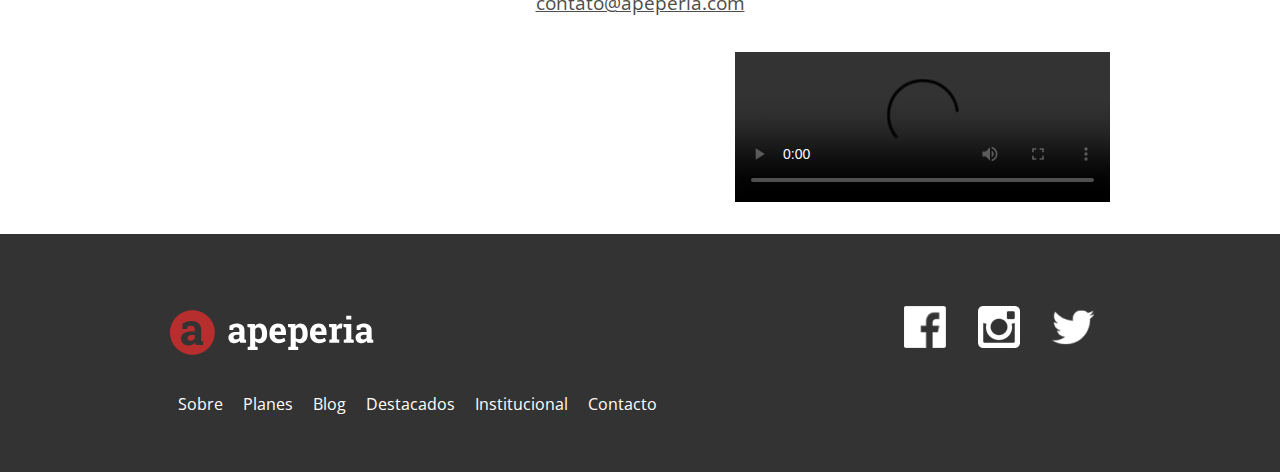
==== commit abcb2968: "Responsive version tablet" ====
--- a/1828-layouts-responsivos-0eb5f677738d89e78d46e29b624c5599b55eac5c/index.html
+++ b/1828-layouts-responsivos-0eb5f677738d89e78d46e29b624c5599b55eac5c/index.html
@@ -94,6 +94,7 @@
                 </ul>
                 <p class="sobre_nosotros__texto">Desarrollamos aplicaciones para todas plataformas</p>
             </div>
+            <img src="img/sobre-apeperia.png" alt="Sobre nosotros" class="sobre_nosotros__imagen">
         </section>
 
         <section class="planes container">
@@ -153,22 +154,6 @@
             </address>
             <video src="img/formacion-java.mp4" class="institucional__video" controls></video>   <!-- controls agrega pausa,etc -->
         </section>
-    
-        <section class="institucional container">
-            <h2 class="institucional__titulo">Institucional</h2>
-                <p class="institucional__descrepcion">Un poco más sobre Apeperia</p>
-                    <address class="institucional__direccion">
-                        Calle Vergueiro, 3185</br>
-                        Villa Mariana, São Paulo
-                        <article class="institucional__contacto">
-                            <p>
-                                <a href="tel:+551155712751" class="institucional__contacto-telefono">+55 11 55712751</a> o
-                                <a href="mailto:contato@apeperia.com" class="institucional__contacto-email">contato@apeperia.com</a>
-                            </p>
-                    </article>
-                    </address>
-                    <video src="img/formacion-java.mp4" class="institucional__video" controls></video>
-        </section>
 
         <footer class="footer container">
             <img src="img/logo-apeperia.svg" alt="" class="footer__logo">
--- a/1828-layouts-responsivos-0eb5f677738d89e78d46e29b624c5599b55eac5c/css/head.css
+++ b/1828-layouts-responsivos-0eb5f677738d89e78d46e29b624c5599b55eac5c/css/head.css
@@ -28,6 +28,8 @@
     margin-bottom: .7rem;
     margin-left: .7rem;
 }
+
+
 @media screen and (min-width: 1024px) {
     .head {
         flex-direction: row;
--- a/1828-layouts-responsivos-0eb5f677738d89e78d46e29b624c5599b55eac5c/css/llamada.css
+++ b/1828-layouts-responsivos-0eb5f677738d89e78d46e29b624c5599b55eac5c/css/llamada.css
@@ -27,17 +27,10 @@
     width: 100%;
 }
 
-@media screen and (min-width:768px){
-    .llamada__texto {
-        max-width: 600px;
-    }
-}
-
 @media screen and (min-width: 1024px) {
     .llamada {
         background-image: url(../img/bg-intro.jpg);
         background-size: cover;
-
         padding-top: 8.25rem;
     }
 
--- a/1828-layouts-responsivos-0eb5f677738d89e78d46e29b624c5599b55eac5c/css/diferenciales.css
+++ b/1828-layouts-responsivos-0eb5f677738d89e78d46e29b624c5599b55eac5c/css/diferenciales.css
@@ -44,7 +44,7 @@
 
 @media screen and (min-width: 1024px) {
     .diferenciales {
-        background-color: var(--cinza-claro);
+        background-color: var(--ceniza-claro);
     }
     .diferenciales__lista {
         justify-content: space-around;
--- a/1828-layouts-responsivos-0eb5f677738d89e78d46e29b624c5599b55eac5c/css/sobre-nosotros.css
+++ b/1828-layouts-responsivos-0eb5f677738d89e78d46e29b624c5599b55eac5c/css/sobre-nosotros.css
@@ -25,11 +25,14 @@
     margin-bottom: 1rem;
 }
 
-.sobre-nosotros {
+.sobre_nosotros {
     color: var(--fuente-ceniza-oscuro);
     font-weight: 700;
 }
 
+.sobre-nosotros__imagen{
+    display: none;
+}
 @media screen and (min-width: 1024px) {
     .sobre_nosotros {
         display: flex;
@@ -45,7 +48,7 @@
 
         padding-bottom: 1.5rem;
     }
-    .sobre-nosotros__imagen {
+    .sobre_nosotros__imagen {
         display: block;
     }
 }--- a/1828-layouts-responsivos-0eb5f677738d89e78d46e29b624c5599b55eac5c/css/institucional.css
+++ b/1828-layouts-responsivos-0eb5f677738d89e78d46e29b624c5599b55eac5c/css/institucional.css
@@ -72,7 +72,6 @@
 
     .institucional__video {
         align-self: flex-end;
-
         width: 375px;
     }
 
